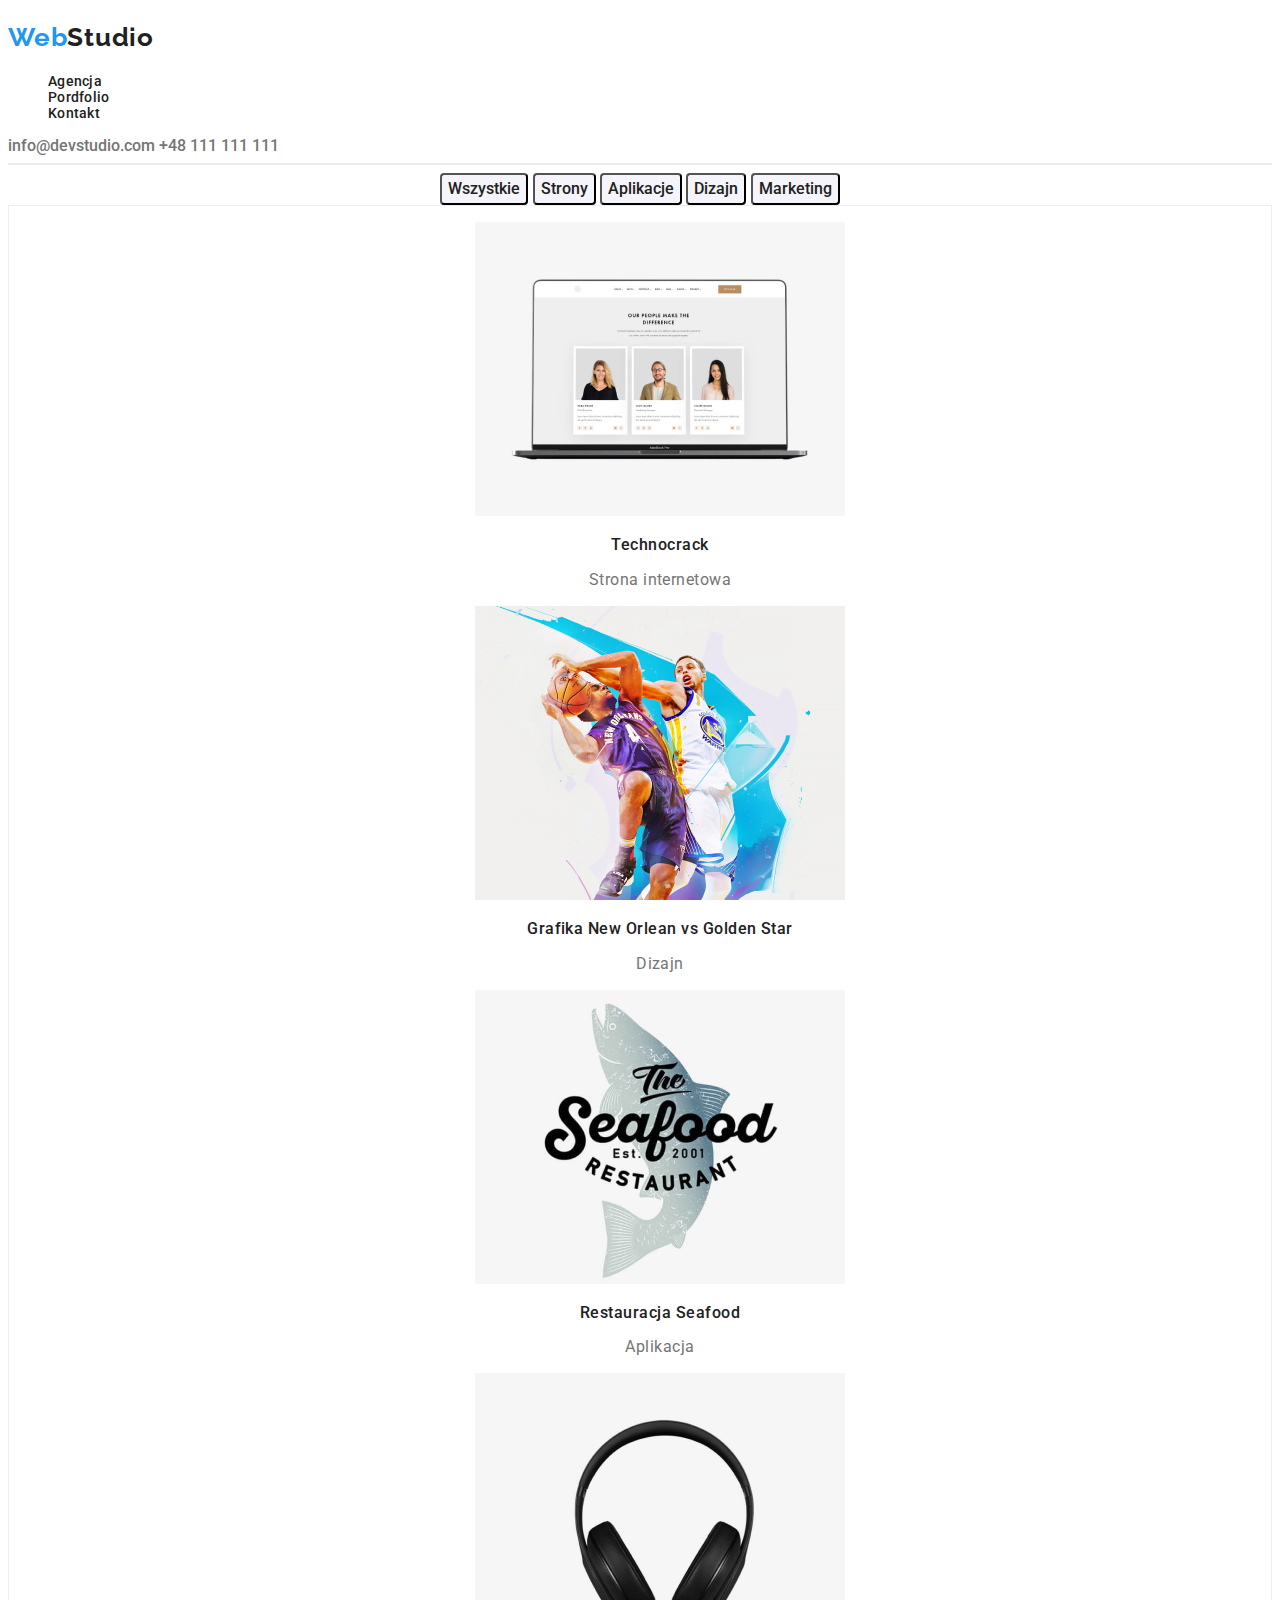
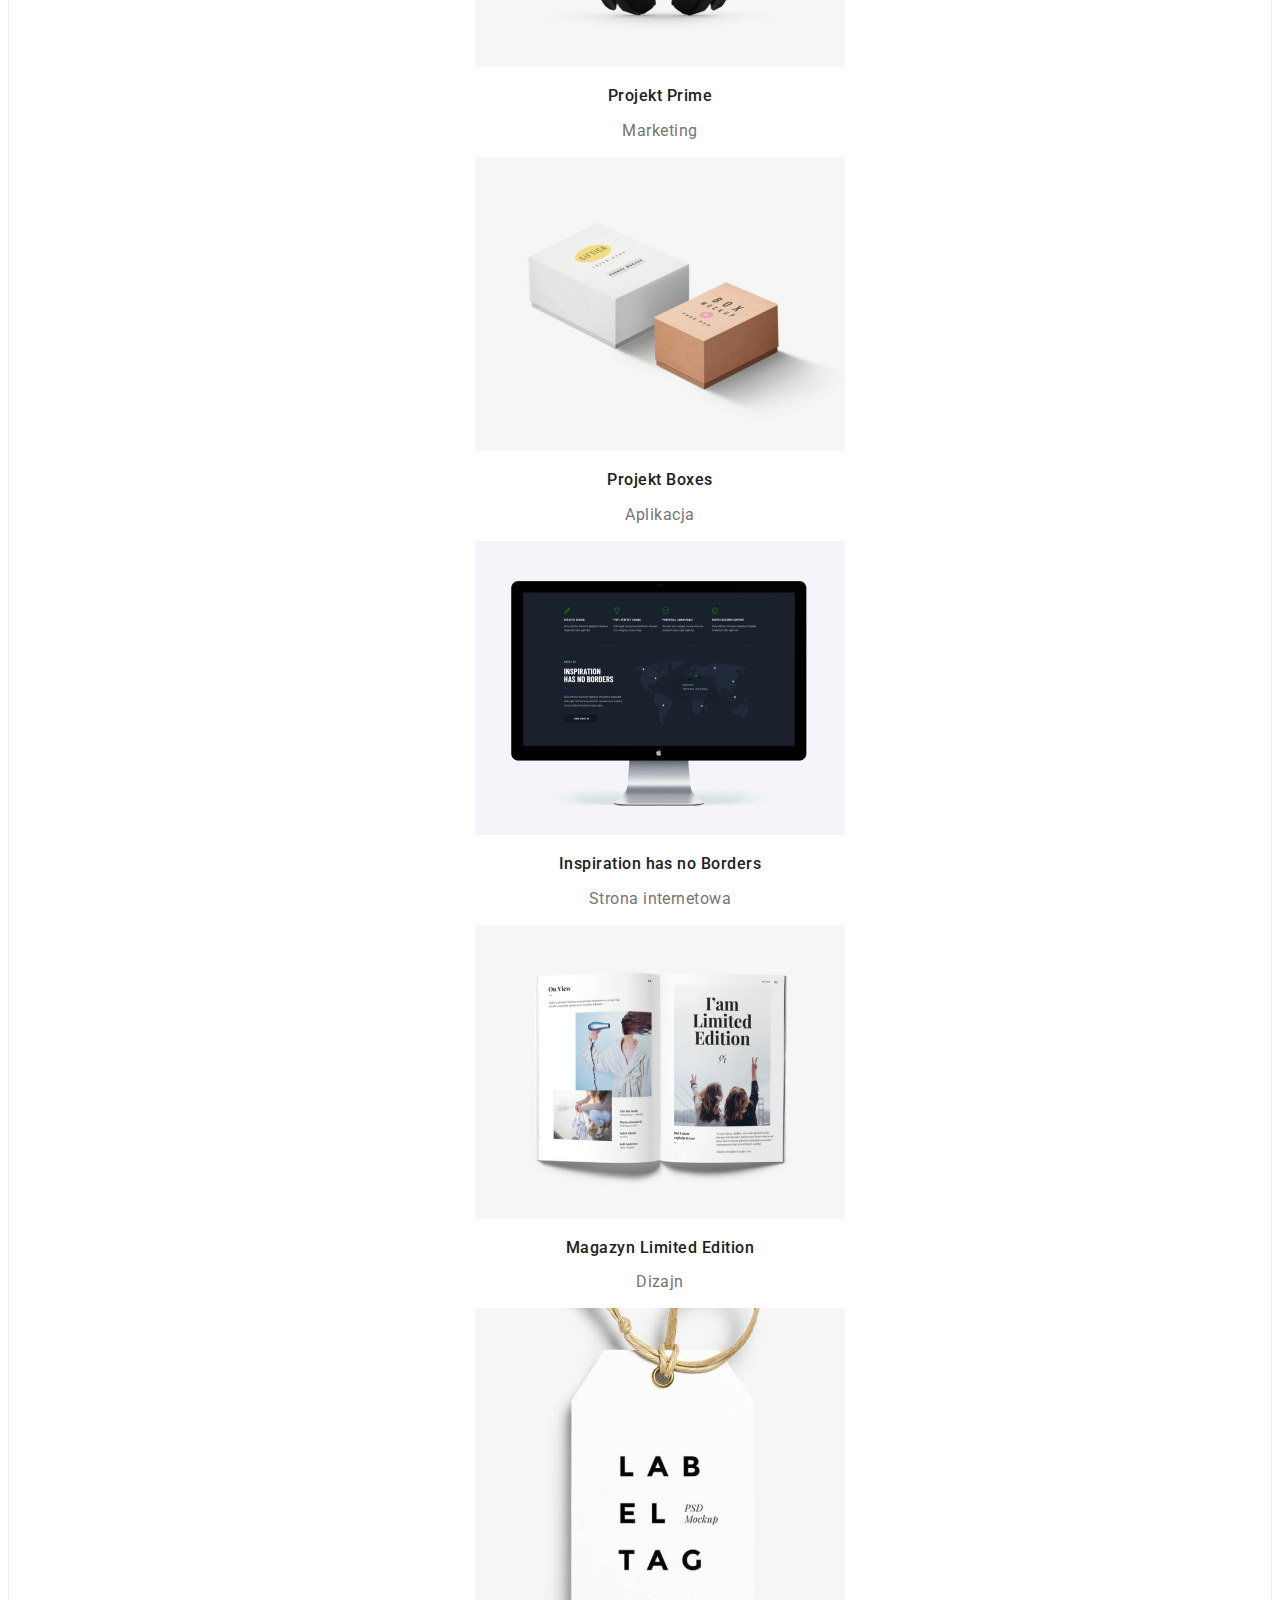
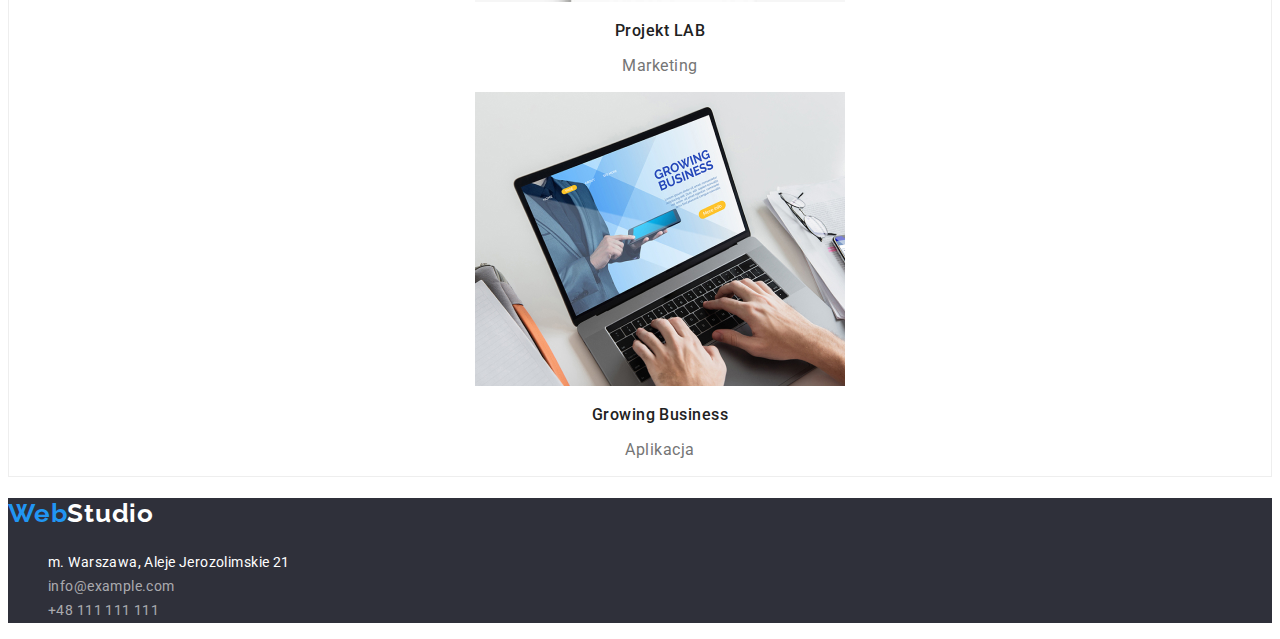
==== portfolio.html @ e1f55130 "Kopiowanie plików z hw-02" ====
<!DOCTYPE html>
<html lang="pl">
  <head>
    <meta charset="UTF-8" />
    <meta http-equiv="X-UA-Compatible" content="IE=edge" />
    <meta name="viewport" content="width=device-width, initial-scale=1.0" />
    <title>Portfolio</title>
    <!--Google font-->
    <link rel="preconnect" href="https://fonts.googleapis.com" />
    <link rel="preconnect" href="https://fonts.gstatic.com" crossorigin />
    <link
      href="https://fonts.googleapis.com/css2?family=Raleway:wght@700&family=Roboto:wght@400;500;700;900&display=swap"
      rel="stylesheet"
    />
    <!--End Google font-->
    <link rel="stylesheet" href="css/style.css" />
  </head>
  <body>
    <header>
      <!--Logo-->
      <h2 class="logo"><span class="first-part-logo">Web</span>Studio</h2>
      <nav class="menu">
        <ul class="list">
          <li><a class="menu-nav" href="index.html">Agencja</a></li>
          <li><a class="menu-nav" href="portfolio.html">Pordfolio</a></li>
          <li><a class="menu-nav" href="/contact">Kontakt</a></li>
        </ul>
      </nav>
      <a class="menu-mail" href="mailto:info@devstudio.com"
        >info@devstudio.com</a
      >
      <a class="menu-phone" href="tel:+48111111111">+48 111 111 111</a>
      <hr class="line" />
    </header>
    <main>
      <section class="filter">
        <!--HERO-->
        <button class="filter-bg" type="button">Wszystkie</button>
        <button class="filter-bg" type="button">Strony</button>
        <button class="filter-bg" type="button">Aplikacje</button>
        <button class="filter-bg" type="button">Dizajn</button>
        <button class="filter-bg" type="button">Marketing</button>
      </section>
      <section class="portfolios">
        <!--Portfolio-->
        <ul class="list">
          <li class="prortfolio-card">
            <img
              src="images/technocrack.jpg"
              alt="Strona internetowa z twarzami ludzi"
              width="370"
              height="294"
            />
            <h3 class="portfolio-name">Technocrack</h3>
            <p class="portfolio-job">Strona internetowa</p>
          </li>
          <li class="portfolio-card">
            <img
              src="images/grafika-new-orlean-vs-golden-star.jpg"
              alt="Dwóch graczy w kosza z błękitną smugą w tle"
              width="370"
              height="294"
            />
            <h3 class="portfolio-name">Grafika New Orlean vs Golden Star</h3>
            <p class="portfolio-job">Dizajn</p>
          </li>
          <li class="portfolio-card">
            <img
              src="images/restauracja-seafood.jpg"
              alt="Logo firmy z rybą w tle"
              width="370"
              height="294"
            />
            <h3 class="portfolio-name">Restauracja Seafood</h3>
            <p class="portfolio-job">Aplikacja</p>
          </li>
          <li class="portfolio-card">
            <img
              src="images/projekt-prime.jpg"
              alt="Czarne słuchawki na białym tle"
              width="370"
              height="294"
            />
            <h3 class="portfolio-name">Projekt Prime</h3>
            <p class="portfolio-job">Marketing</p>
          </li>
          <li class="portfolio-card">
            <img
              src="images/projekt-boxes.jpg"
              alt="Dwa pudełka białe większe, brązowe mniejsze"
              width="370"
              height="294"
            />
            <h3 class="portfolio-name">Projekt Boxes</h3>
            <p class="portfolio-job">Aplikacja</p>
          </li>
          <li class="portfolio-card">
            <img
              src="images/inspiration-has-no-borders.jpg"
              alt="Strona internetowa w kolorze granatowym z mapą świata"
              width="370"
              height="294"
            />
            <h3 class="portfolio-name">Inspiration has no Borders</h3>
            <p class="portfolio-job">Strona internetowa</p>
          </li>
          <li class="portfoliocard">
            <img
              src="images/magazyn-limited-edition.jpg"
              alt="Magazyn z kolorowymi zdjęciami kobiety z suszarka, torebką i dwie kobiety z ręką w góże ze znakim solidarności"
              width="370"
              height="294"
            />
            <h3 class="portfolio-name">Magazyn Limited Edition</h3>
            <p class="portfolio-job">Dizajn</p>
          </li>
          <li class="portfolio-card">
            <img
              src="images/projekt-lab.jpg"
              alt="Zawiszka na sznurku"
              width="370"
              height="294"
            />
            <h3 class="portfolio-name">Projekt LAB</h3>
            <p class="portfolio-job">Marketing</p>
          </li>
          <li class="portfolio-card">
            <img
              src="images/growing-business.jpg"
              alt="Lapropo z otwarą stroną biznesową internetową"
              width="370"
              height="294"
            />
            <h3 class="portfolio-name">Growing Business</h3>
            <p class="portfolio-job">Aplikacja</p>
          </li>
        </ul>
      </section>
    </main>
    <footer class="contact">
      <h2 class="logo">
        <span class="first-part-logo">Web</span
        ><spon class="secend-part-logo">Studio</spon>
      </h2>
      <address>
        <ul class="list">
          <li>
            <a
              class="contact-data"
              href="https://goo.gl/maps/quSYSpreMcUmD9Dv7"
              target="_blank"
              >m. Warszawa, Aleje Jerozolimskie 21
            </a>
          </li>
          <li>
            <a class="contact-mail" href="mailito:info@example.com"
              >info@example.com</a
            >
          </li>
          <li>
            <a class="contact-phone" href="tel:+48111111111">+48 111 111 111</a>
          </li>
        </ul>
      </address>
    </footer>
  </body>
</html>
---- css/style.css ----
:root {
  --brand-color: #2196f3;
  --text-color: #212121;
  --bg-color: #2f303a;
  --p-color: #757575;
  --white-color: #ffffff;
}
body {
  font-family: "Roboto", sans-serif;
  color: var(--text-color);
}
.list {
  list-style-type: none;
}
.logo {
  font-family: "Raleway", sans-serif;
  font-weight: 700;
  font-size: 26px;
  line-height: 1.2;
  letter-spacing: 0.03em;
}
.first-part-logo {
  color: var(--brand-color);
}
.secend-part-logo {
  color: var(--white-color);
}
.menu {
  font-weight: 500;
  font-size: 14px;
  line-height: 1.14;
  letter-spacing: 0.02em;
  background-color: var(--white-color);
}
.menu:hover {
  color: var(--brand-color);
}
.menu.menu-nav {
  text-transform: uppercase;
}
.menu-nav {
  text-decoration: none;
  cursor: pointer;
  color: var(--text-color);
}
.menu-nav:hover {
  color: var(--brand-color);
}
.menu-mail {
  font-weight: 500;
  text-decoration: none;
  cursor: pointer;
  color: var(--p-color);
}
.menu-mail:hover {
  color: var(--brand-color);
}
.menu-phone {
  text-decoration: none;
  font-weight: 500;
  cursor: pointer;
  color: var(--p-color);
}
.menu-phone:hover {
  color: var(--brand-color);
}

.line {
  border: 1px solid;
  color: #ececec;
}

.primarys {
  background-color: var(--bg-color);
}
.primary-title {
  font-weight: 900;
  font-size: 44px;
  line-height: 1.36;
  text-align: center;
  letter-spacing: 0.06em;
  text-transform: uppercase;
  color: var(--white-color);
}
.primary-bg {
  font-family: inherit;
  font-weight: 700;
  font-size: 16px;
  line-height: 1.88;
  display: flex;
  align-items: center;
  text-align: center;
  letter-spacing: 0.06em;
  cursor: pointer;
  border-radius: 4px;
  background-color: #f5f4fa;
}
.primary-bg:hover {
  background-color: var(--brand-color);
  color: var(--white-color);
}

.feature.title {
  font-weight: 700;
  font-size: 14px;
  line-height: 1.14;
  letter-spacing: 0.03em;
  text-transform: uppercase;
}
.feature-section {
  color: (--p-color);
  font-size: 14px;
  line-height: 1.71;
  letter-spacing: 0.03em;
}

.tender-title {
  font-weight: 700;
  font-size: 36px;
  line-height: 1.16;
  text-align: center;
  letter-spacing: 0.03em;
}

.team {
  background-color: #f5f4fa;
  text-align: center;
}
.team-card {
  background-color: var(--white-color);
  box-shadow: 0px 1px 3px rgba(0, 0, 0, 0.12), 0px 1px 1px rgba(0, 0, 0, 0.14),
    0px 2px 1px rgba(0, 0, 0, 0.2);
  border-radius: 0px 0px 4px 4px;
}
.team-title {
  font-weight: 700;
  font-size: 36px;
  line-height: 1.16;
  text-align: center;
  letter-spacing: 0.03em;
}
.team-name,
.portfolio-name {
  font-weight: 500;
  font-size: 16px;
  line-height: 1.18;
  text-align: center;
  letter-spacing: 0.03em;
  color: var(--text-color);
}
.team-job,
.portfolio-job {
  font-size: 16px;
  line-height: 1.18;
  text-align: center;
  letter-spacing: 0.03em;
  color: var(--p-color);
}
.contact {
  background-color: var(--bg-color);
}
.contact-data {
  text-decoration: none;
  color: var(--white-color);
  font-style: normal;
  font-size: 14px;
  line-height: 1.71;
  letter-spacing: 0.03em;
}
.contact-mail,
.contact-phone {
  font-style: normal;
  font-size: 14px;
  line-height: 1.71;
  letter-spacing: 0.03em;
  color: rgba(255, 255, 255, 0.6);
  text-decoration: none;
}

.portfolios {
  background-color: var(--white-color);
  text-align: center;
  border: 1px solid #eeeeee;
}
.portfolio-card {
  background-color: var(--white-color);
  border-radius: 0px 0px 4px 4px;
}
.filter {
  border-radius: 4px;
  text-align: center;
  letter-spacing: 0.03em;
}
.filter-bg {
  font-family: inherit;
  font-weight: 500;
  font-size: 16px;
  line-height: 1.62;
  color: var(--text-color);
  background-color: #f5f4fa;
  border-radius: 4px;
  cursor: pointer;
}
.filter-bg:hover {
  background-color: var(--brand-color);
  color: var(--white-color);
}
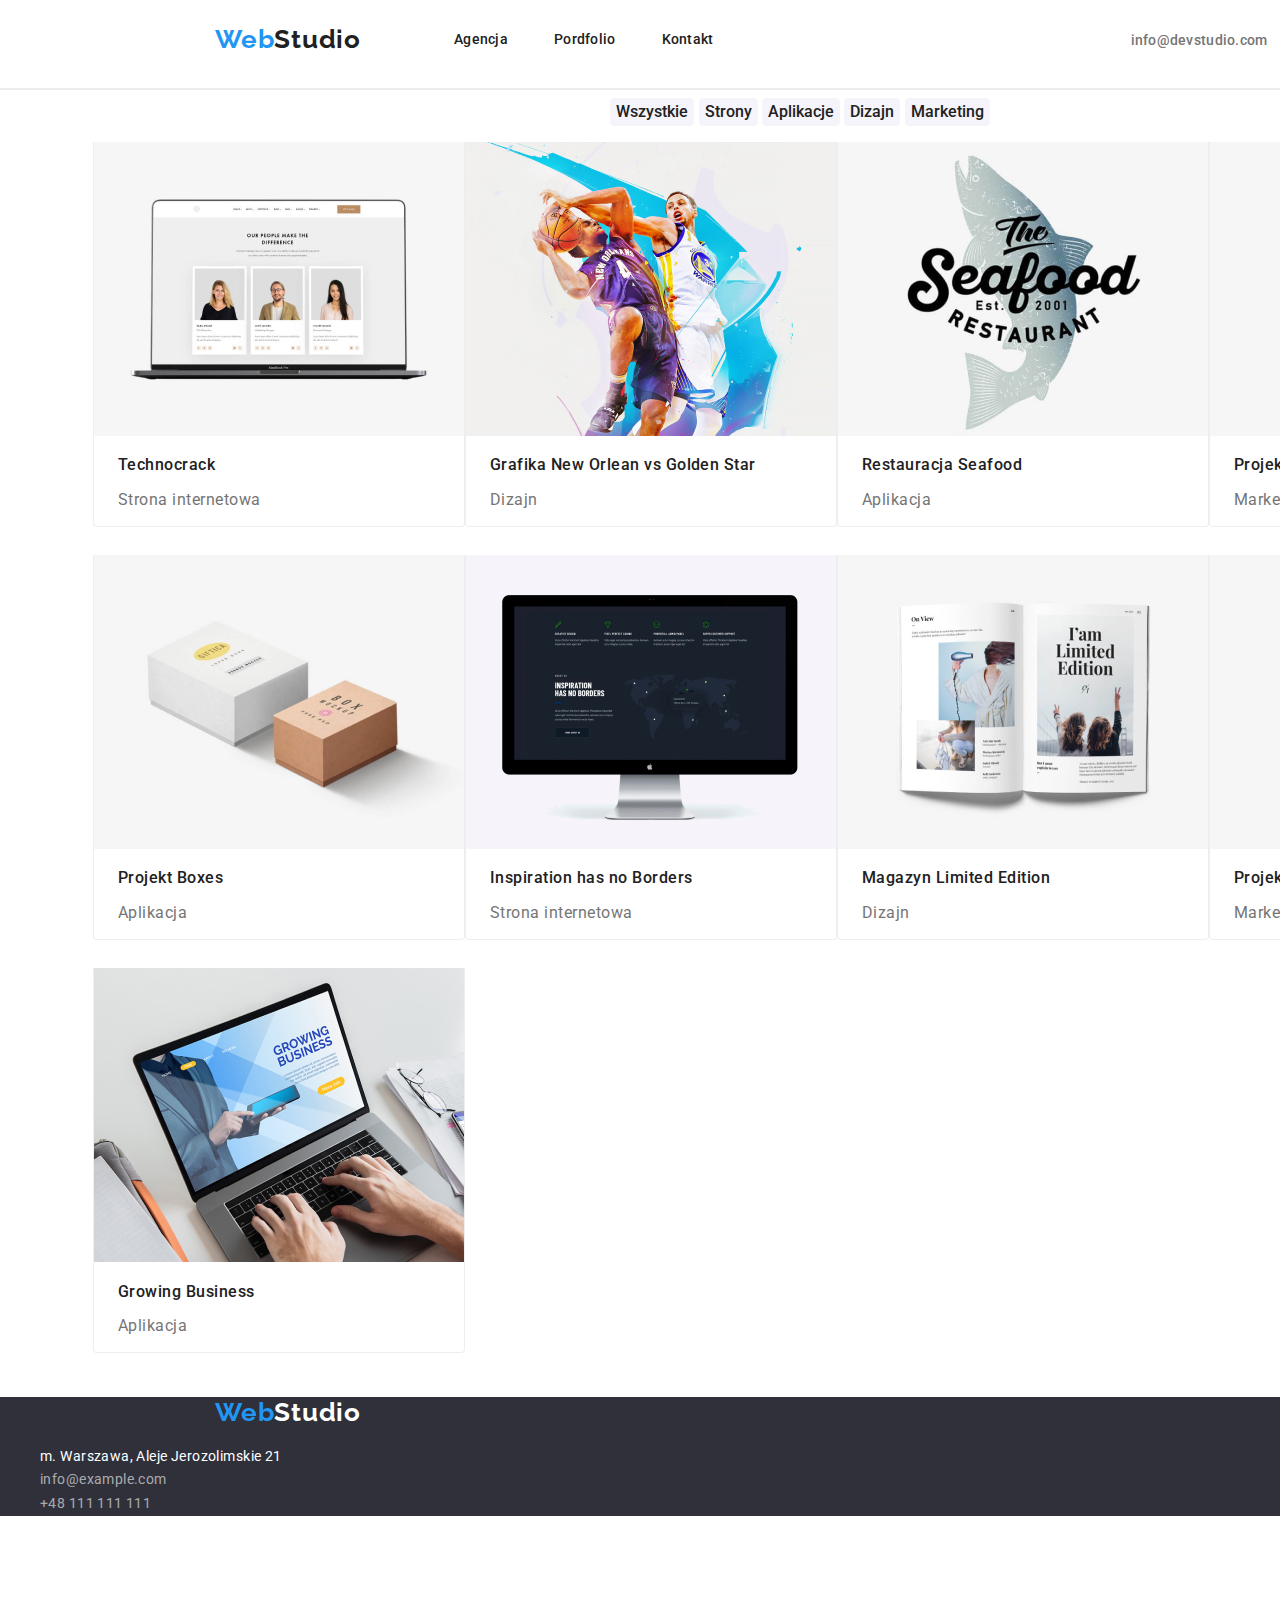
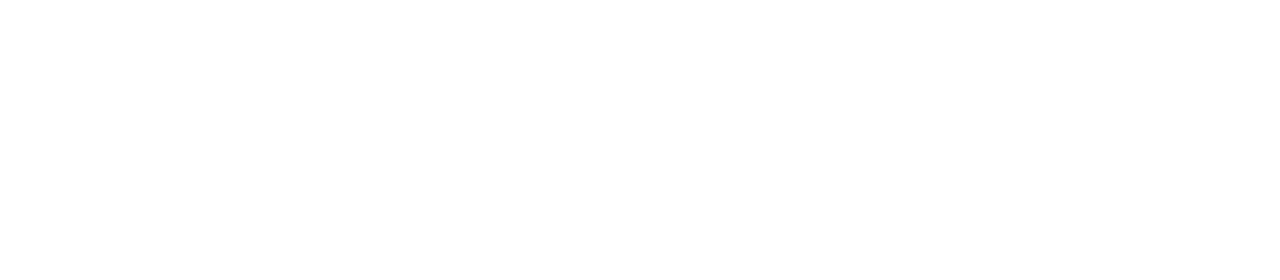
==== commit 4446b6b8: "Ustawienie nagłóka" ====
--- a/portfolio.html
+++ b/portfolio.html
@@ -13,155 +13,173 @@
       rel="stylesheet"
     />
     <!--End Google font-->
+    <!--Modern-normal-->
+    <link rel="stylesheet" href="/css/modern-normalize.css" />
+
     <link rel="stylesheet" href="css/style.css" />
   </head>
   <body>
-    <header>
-      <!--Logo-->
-      <h2 class="logo"><span class="first-part-logo">Web</span>Studio</h2>
-      <nav class="menu">
-        <ul class="list">
-          <li><a class="menu-nav" href="index.html">Agencja</a></li>
-          <li><a class="menu-nav" href="portfolio.html">Pordfolio</a></li>
-          <li><a class="menu-nav" href="/contact">Kontakt</a></li>
-        </ul>
-      </nav>
-      <a class="menu-mail" href="mailto:info@devstudio.com"
-        >info@devstudio.com</a
-      >
-      <a class="menu-phone" href="tel:+48111111111">+48 111 111 111</a>
-      <hr class="line" />
-    </header>
+    <div class="portfolio-page">
+      <header>
+        <!--Logo-->
+        <div class="container">
+          <div class="menu-box">
+            <h2 class="logo"><span class="first-part-logo">Web</span>Studio</h2>
+            <nav class="menu">
+              <ul class="list box">
+                <li><a class="menu-nav" href="index.html">Agencja</a></li>
+                <li><a class="menu-nav" href="portfolio.html">Pordfolio</a></li>
+                <li><a class="menu-nav" href="/contact">Kontakt</a></li>
+              </ul>
+            </nav>
+            <a class="menu-mail" href="mailto:info@devstudio.com"
+              >info@devstudio.com</a
+            >
+            <a class="menu-phone" href="tel:+48111111111">+48 111 111 111</a>
+          </div>
+        </div>
+        <hr class="line" />
+      </header>
     <main>
-      <section class="filter">
+      <section class="section filter">
         <!--HERO-->
-        <button class="filter-bg" type="button">Wszystkie</button>
-        <button class="filter-bg" type="button">Strony</button>
-        <button class="filter-bg" type="button">Aplikacje</button>
-        <button class="filter-bg" type="button">Dizajn</button>
-        <button class="filter-bg" type="button">Marketing</button>
+        <div class="container">
+          <button class="filter-bg" type="button">Wszystkie</button>
+          <button class="filter-bg" type="button">Strony</button>
+          <button class="filter-bg" type="button">Aplikacje</button>
+          <button class="filter-bg" type="button">Dizajn</button>
+          <button class="filter-bg" type="button">Marketing</button>
+        </div>
       </section>
-      <section class="portfolios">
+      <section class="portfolio">
         <!--Portfolio-->
-        <ul class="list">
-          <li class="prortfolio-card">
-            <img
-              src="images/technocrack.jpg"
-              alt="Strona internetowa z twarzami ludzi"
-              width="370"
-              height="294"
-            />
-            <h3 class="portfolio-name">Technocrack</h3>
-            <p class="portfolio-job">Strona internetowa</p>
-          </li>
-          <li class="portfolio-card">
-            <img
-              src="images/grafika-new-orlean-vs-golden-star.jpg"
-              alt="Dwóch graczy w kosza z błękitną smugą w tle"
-              width="370"
-              height="294"
-            />
-            <h3 class="portfolio-name">Grafika New Orlean vs Golden Star</h3>
-            <p class="portfolio-job">Dizajn</p>
-          </li>
-          <li class="portfolio-card">
-            <img
-              src="images/restauracja-seafood.jpg"
-              alt="Logo firmy z rybą w tle"
-              width="370"
-              height="294"
-            />
-            <h3 class="portfolio-name">Restauracja Seafood</h3>
-            <p class="portfolio-job">Aplikacja</p>
-          </li>
-          <li class="portfolio-card">
-            <img
-              src="images/projekt-prime.jpg"
-              alt="Czarne słuchawki na białym tle"
-              width="370"
-              height="294"
-            />
-            <h3 class="portfolio-name">Projekt Prime</h3>
-            <p class="portfolio-job">Marketing</p>
-          </li>
-          <li class="portfolio-card">
-            <img
-              src="images/projekt-boxes.jpg"
-              alt="Dwa pudełka białe większe, brązowe mniejsze"
-              width="370"
-              height="294"
-            />
-            <h3 class="portfolio-name">Projekt Boxes</h3>
-            <p class="portfolio-job">Aplikacja</p>
-          </li>
-          <li class="portfolio-card">
-            <img
-              src="images/inspiration-has-no-borders.jpg"
-              alt="Strona internetowa w kolorze granatowym z mapą świata"
-              width="370"
-              height="294"
-            />
-            <h3 class="portfolio-name">Inspiration has no Borders</h3>
-            <p class="portfolio-job">Strona internetowa</p>
-          </li>
-          <li class="portfoliocard">
-            <img
-              src="images/magazyn-limited-edition.jpg"
-              alt="Magazyn z kolorowymi zdjęciami kobiety z suszarka, torebką i dwie kobiety z ręką w góże ze znakim solidarności"
-              width="370"
-              height="294"
-            />
-            <h3 class="portfolio-name">Magazyn Limited Edition</h3>
-            <p class="portfolio-job">Dizajn</p>
-          </li>
-          <li class="portfolio-card">
-            <img
-              src="images/projekt-lab.jpg"
-              alt="Zawiszka na sznurku"
-              width="370"
-              height="294"
-            />
-            <h3 class="portfolio-name">Projekt LAB</h3>
-            <p class="portfolio-job">Marketing</p>
-          </li>
-          <li class="portfolio-card">
-            <img
-              src="images/growing-business.jpg"
-              alt="Lapropo z otwarą stroną biznesową internetową"
-              width="370"
-              height="294"
-            />
-            <h3 class="portfolio-name">Growing Business</h3>
-            <p class="portfolio-job">Aplikacja</p>
-          </li>
-        </ul>
+        <div class="container">
+          <ul class="list box">
+            <li class="portfolio-card">
+              <img
+                src="images/technocrack.jpg"
+                alt="Strona internetowa z twarzami ludzi"
+                width="370"
+                height="294"
+              />
+              <h3 class="portfolio-name">Technocrack</h3>
+              <p class="portfolio-job">Strona internetowa</p>
+            </li>
+            <li class="portfolio-card">
+              <img
+                src="images/grafika-new-orlean-vs-golden-star.jpg"
+                alt="Dwóch graczy w kosza z błękitną smugą w tle"
+                width="370"
+                height="294"
+              />
+              <h3 class="portfolio-name">Grafika New Orlean vs Golden Star</h3>
+              <p class="portfolio-job">Dizajn</p>
+            </li>
+            <li class="portfolio-card">
+              <img
+                src="images/restauracja-seafood.jpg"
+                alt="Logo firmy z rybą w tle"
+                width="370"
+                height="294"
+              />
+              <h3 class="portfolio-name">Restauracja Seafood</h3>
+              <p class="portfolio-job">Aplikacja</p>
+            </li>
+            <li class="portfolio-card">
+              <img
+                src="images/projekt-prime.jpg"
+                alt="Czarne słuchawki na białym tle"
+                width="370"
+                height="294"
+              />
+              <h3 class="portfolio-name">Projekt Prime</h3>
+              <p class="portfolio-job">Marketing</p>
+            </li>
+            <li class="portfolio-card">
+              <img
+                src="images/projekt-boxes.jpg"
+                alt="Dwa pudełka białe większe, brązowe mniejsze"
+                width="370"
+                height="294"
+              />
+              <h3 class="portfolio-name">Projekt Boxes</h3>
+              <p class="portfolio-job">Aplikacja</p>
+            </li>
+            <li class="portfolio-card">
+              <img
+                src="images/inspiration-has-no-borders.jpg"
+                alt="Strona internetowa w kolorze granatowym z mapą świata"
+                width="370"
+                height="294"
+              />
+              <h3 class="portfolio-name">Inspiration has no Borders</h3>
+              <p class="portfolio-job">Strona internetowa</p>
+            </li>
+            <li class="portfolio-card">
+              <img
+                src="images/magazyn-limited-edition.jpg"
+                alt="Magazyn z kolorowymi zdjęciami kobiety z suszarka, torebką i dwie kobiety z ręką w góże ze znakim solidarności"
+                width="370"
+                height="294"
+              />
+              <h3 class="portfolio-name">Magazyn Limited Edition</h3>
+              <p class="portfolio-job">Dizajn</p>
+            </li>
+            <li class="portfolio-card">
+              <img
+                src="images/projekt-lab.jpg"
+                alt="Zawiszka na sznurku"
+                width="370"
+                height="294"
+              />
+              <h3 class="portfolio-name">Projekt LAB</h3>
+              <p class="portfolio-job">Marketing</p>
+            </li>
+            <li class="portfolio-card">
+              <img
+                src="images/growing-business.jpg"
+                alt="Lapropo z otwarą stroną biznesową internetową"
+                width="370"
+                height="294"
+              />
+              <h3 class="portfolio-name">Growing Business</h3>
+              <p class="portfolio-job">Aplikacja</p>
+            </li>
+          </ul>
+        </div>
       </section>
     </main>
-    <footer class="contact">
-      <h2 class="logo">
-        <span class="first-part-logo">Web</span
-        ><spon class="secend-part-logo">Studio</spon>
-      </h2>
-      <address>
-        <ul class="list">
-          <li>
-            <a
-              class="contact-data"
-              href="https://goo.gl/maps/quSYSpreMcUmD9Dv7"
-              target="_blank"
-              >m. Warszawa, Aleje Jerozolimskie 21
-            </a>
-          </li>
-          <li>
-            <a class="contact-mail" href="mailito:info@example.com"
-              >info@example.com</a
-            >
-          </li>
-          <li>
-            <a class="contact-phone" href="tel:+48111111111">+48 111 111 111</a>
-          </li>
-        </ul>
-      </address>
+    <footer>
+      <div class="contact">
+        <div class="container">
+          <h2 class="logo">
+            <span class="first-part-logo">Web</span
+            ><spon class="secend-part-logo">Studio</spon>
+          </h2>
+          <address>
+            <ul class="contact-list">
+              <li>
+                <a
+                  class="contact-data"
+                  href="https://goo.gl/maps/quSYSpreMcUmD9Dv7"
+                  target="_blank"
+                  >m. Warszawa, Aleje Jerozolimskie 21
+                </a>
+              </li>
+              <li>
+                <a class="contact-mail" href="mailito:info@example.com"
+                  >info@example.com</a
+                >
+              </li>
+              <li>
+                <a class="contact-phone" href="tel:+48111111111"
+                  >+48 111 111 111</a
+                >
+              </li>
+            </ul>
+          </address>
+        </div>
+      </div>
     </footer>
   </body>
 </html>
--- a/css/style.css
+++ b/css/style.css
@@ -5,19 +5,63 @@
   --p-color: #757575;
   --white-color: #ffffff;
 }
+
 body {
   font-family: "Roboto", sans-serif;
   color: var(--text-color);
-}
+  background-color: #e5e5e5;
+  margin: 0;
+}
+
+*,
+::after,
+::before {
+  box-sizing: border-box;
+}
+
+.main-page {
+  width: 1600px;
+  height: 2349px;
+  background-color: var(--white-color);
+  margin: 0 auto;
+}
+
+.portfolio-page {
+  width: 1600px;
+  height: 1880px;
+  background-color: var(--white-color);
+  margin: 0 auto;
+}
+
 .list {
   list-style-type: none;
 }
+
+.menu-box {
+  display: flex;
+  align-items: center;
+  flex-direction: row;
+  flex-wrap: wrap;
+  height: 80px;
+  font-size: 14px;
+  line-height: 16px;
+  letter-spacing: 0.02em;
+}
+
+.box {
+  display: flex;
+  flex-direction: row;
+  flex-wrap: wrap;
+}
+
 .logo {
   font-family: "Raleway", sans-serif;
   font-weight: 700;
   font-size: 26px;
   line-height: 1.2;
   letter-spacing: 0.03em;
+  margin: 0;
+  padding-left: 215px;
 }
 .first-part-logo {
   color: var(--brand-color);
@@ -32,9 +76,7 @@
   letter-spacing: 0.02em;
   background-color: var(--white-color);
 }
-.menu:hover {
-  color: var(--brand-color);
-}
+
 .menu.menu-nav {
   text-transform: uppercase;
 }
@@ -42,7 +84,12 @@
   text-decoration: none;
   cursor: pointer;
   color: var(--text-color);
-}
+  padding-right: 46px;
+}
+.box:first-child {
+  padding-left: 93px;
+}
+
 .menu-nav:hover {
   color: var(--brand-color);
 }
@@ -51,6 +98,7 @@
   text-decoration: none;
   cursor: pointer;
   color: var(--p-color);
+  padding-left: 371px;
 }
 .menu-mail:hover {
   color: var(--brand-color);
@@ -60,6 +108,7 @@
   font-weight: 500;
   cursor: pointer;
   color: var(--p-color);
+  padding-left: 50px;
 }
 .menu-phone:hover {
   color: var(--brand-color);
@@ -70,42 +119,51 @@
   color: #ececec;
 }
 
-.primarys {
+.primary {
   background-color: var(--bg-color);
+  text-align: center;
+  height: 600px;
+  margin: 0;
+  border: 1px solid transparent;
 }
 .primary-title {
   font-weight: 900;
   font-size: 44px;
   line-height: 1.36;
-  text-align: center;
+  text-transform: uppercase;
+  color: var(--white-color);
+  padding: 200px 452px 30px;
   letter-spacing: 0.06em;
-  text-transform: uppercase;
-  color: var(--white-color);
 }
 .primary-bg {
   font-family: inherit;
   font-weight: 700;
   font-size: 16px;
   line-height: 1.88;
-  display: flex;
-  align-items: center;
-  text-align: center;
   letter-spacing: 0.06em;
   cursor: pointer;
   border-radius: 4px;
+  border-style: none;
   background-color: #f5f4fa;
+  width: 200px;
+  height: 50px;
 }
 .primary-bg:hover {
   background-color: var(--brand-color);
   color: var(--white-color);
-}
-
-.feature.title {
+  border-style: none;
+  box-shadow: 0px 1px 3px rgba(0, 0, 0, 0.12), 0px 1px 1px rgba(0, 0, 0, 0.14),
+    0px 2px 1px rgba(0, 0, 0, 0.2);
+}
+.feature {
+  display: flex;
+}
+/*tekst*/
+.feature-title {
   font-weight: 700;
   font-size: 14px;
   line-height: 1.14;
   letter-spacing: 0.03em;
-  text-transform: uppercase;
 }
 .feature-section {
   color: (--p-color);
@@ -144,20 +202,26 @@
   font-weight: 500;
   font-size: 16px;
   line-height: 1.18;
-  text-align: center;
-  letter-spacing: 0.03em;
-  color: var(--text-color);
+  letter-spacing: 0.03em;
+  color: var(--text-color);
+  padding-left: 24px;
 }
 .team-job,
 .portfolio-job {
   font-size: 16px;
   line-height: 1.18;
-  text-align: center;
   letter-spacing: 0.03em;
   color: var(--p-color);
-}
+  padding-left: 24px;
+}
+
+/*stopka*/
 .contact {
   background-color: var(--bg-color);
+  display: block;
+}
+.contact-list {
+  list-style-type: none;
 }
 .contact-data {
   text-decoration: none;
@@ -180,11 +244,15 @@
 .portfolios {
   background-color: var(--white-color);
   text-align: center;
-  border: 1px solid #eeeeee;
 }
 .portfolio-card {
   background-color: var(--white-color);
   border-radius: 0px 0px 4px 4px;
+  border-bottom: 1px solid #eeeeee;
+  border-left: 1px solid #eeeeee;
+  border-right: 1px solid #eeeeee;
+  box-sizing: border-box;
+  margin-bottom: 28px;
 }
 .filter {
   border-radius: 4px;
@@ -200,8 +268,12 @@
   background-color: #f5f4fa;
   border-radius: 4px;
   cursor: pointer;
+  border-style: none;
 }
 .filter-bg:hover {
   background-color: var(--brand-color);
   color: var(--white-color);
-}
+  border-style: none;
+  box-shadow: 0px 1px 3px rgba(0, 0, 0, 0.12), 0px 1px 1px rgba(0, 0, 0, 0.14),
+    0px 2px 1px rgba(0, 0, 0, 0.2);
+}
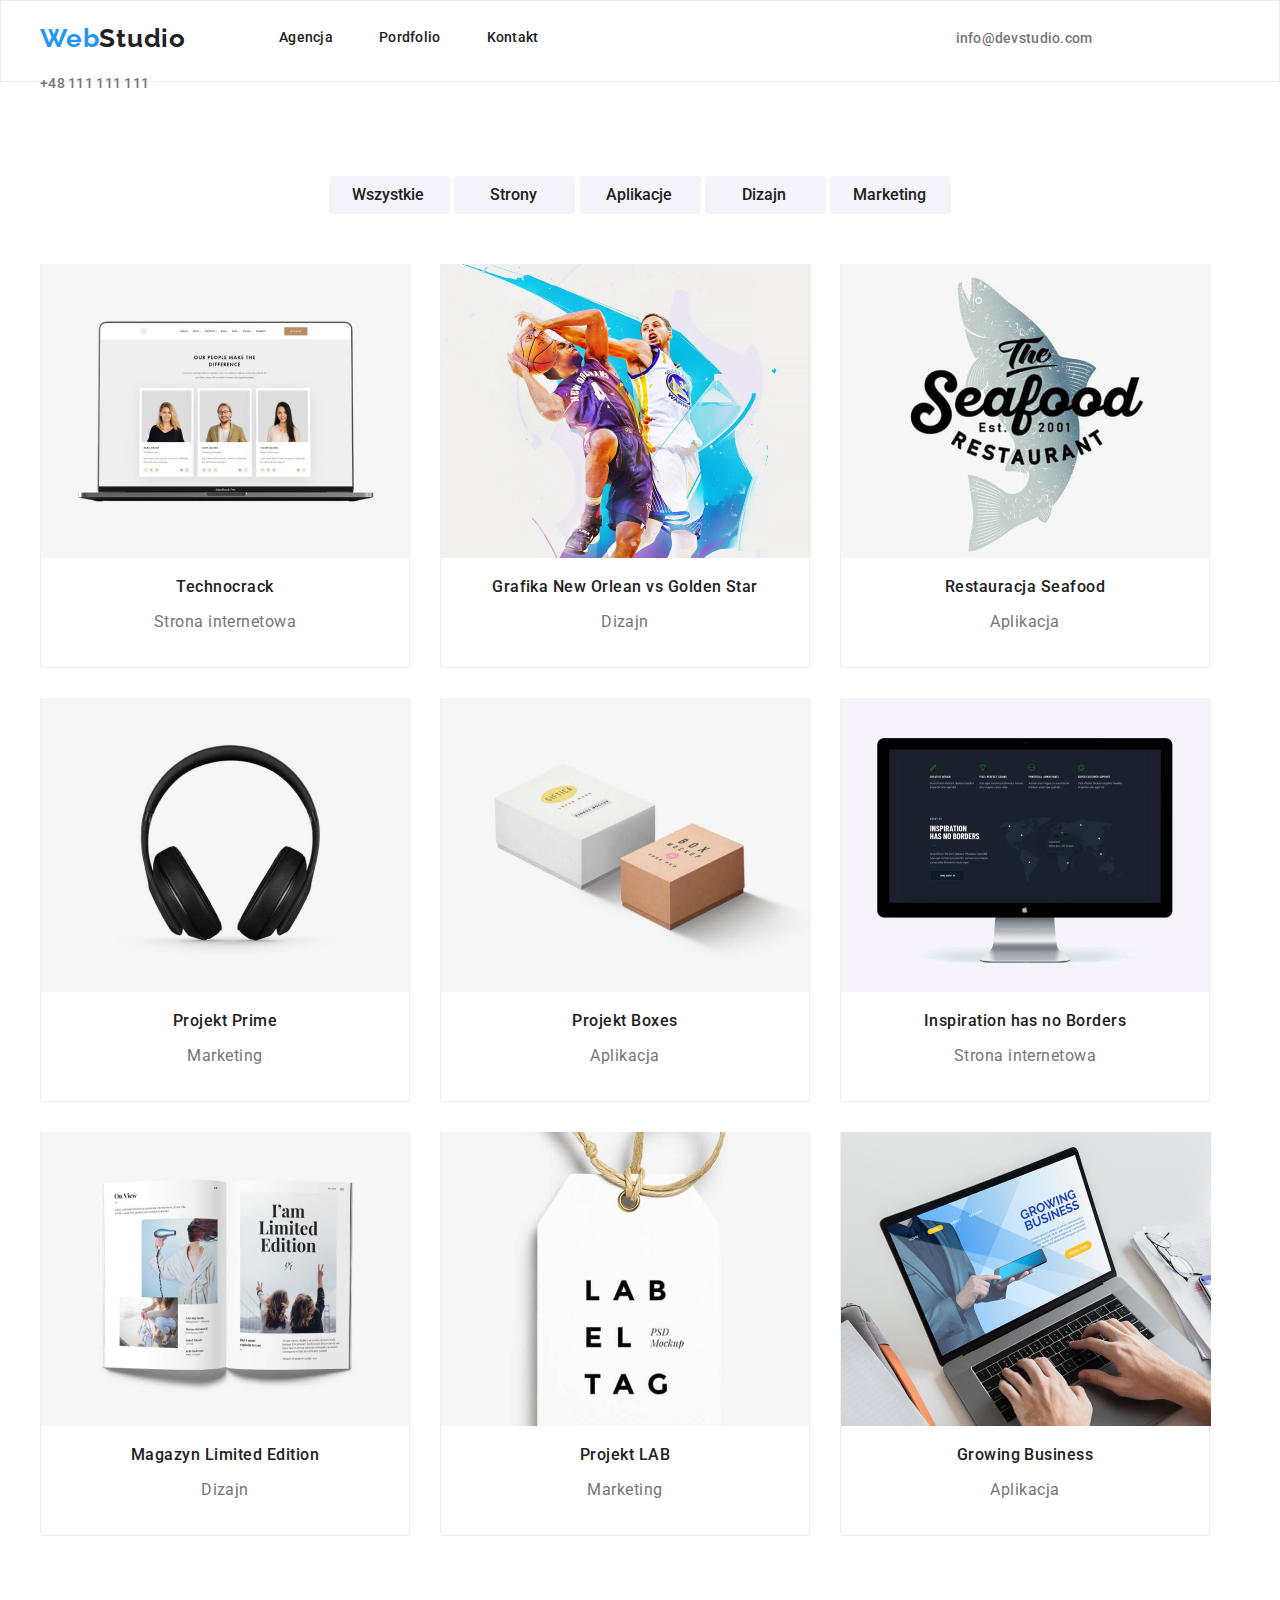
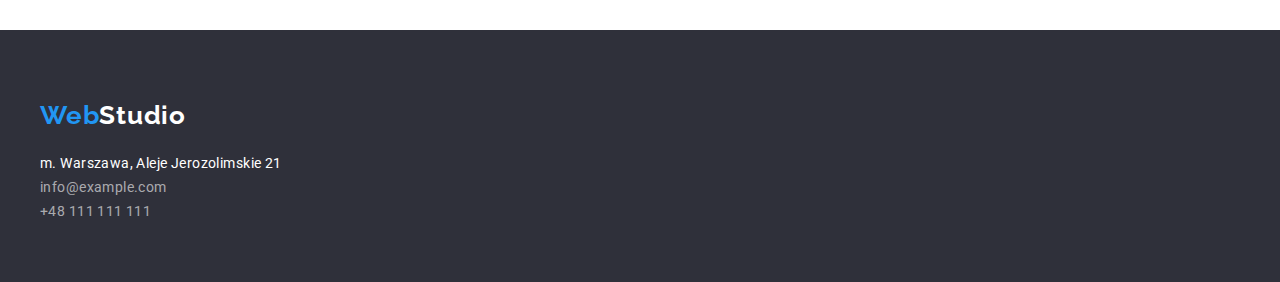
==== commit f80fa1dd: "Stylizacja stron w css" ====
--- a/portfolio.html
+++ b/portfolio.html
@@ -20,142 +20,139 @@
   </head>
   <body>
     <div class="portfolio-page">
-      <header>
+       <header>
         <!--Logo-->
-        <div class="container">
-          <div class="menu-box">
-            <h2 class="logo"><span class="first-part-logo">Web</span>Studio</h2>
-            <nav class="menu">
-              <ul class="list box">
-                <li><a class="menu-nav" href="index.html">Agencja</a></li>
-                <li><a class="menu-nav" href="portfolio.html">Pordfolio</a></li>
-                <li><a class="menu-nav" href="/contact">Kontakt</a></li>
-              </ul>
-            </nav>
-            <a class="menu-mail" href="mailto:info@devstudio.com"
-              >info@devstudio.com</a
-            >
-            <a class="menu-phone" href="tel:+48111111111">+48 111 111 111</a>
-          </div>
+        <div class="container menu-box">
+          <h2 class="logo"><span class="first-part-logo">Web</span>Studio</h2>
+          <nav class="menu">
+            <ul class="list box">
+              <li><a class="menu-nav" href="index.html">Agencja</a></li>
+              <li><a class="menu-nav" href="portfolio.html">Pordfolio</a></li>
+              <li><a class="menu-nav" href="/contact">Kontakt</a></li>
+            </ul>
+          </nav>
+          <a class="menu-mail" href="mailto:info@devstudio.com"
+            >info@devstudio.com</a
+          >
+          <a class="menu-phone" href="tel:+48111111111">+48 111 111 111</a>
         </div>
-        <hr class="line" />
       </header>
     <main>
-      <section class="section filter">
+      <section class="filter">
         <!--HERO-->
-        <div class="container">
           <button class="filter-bg" type="button">Wszystkie</button>
           <button class="filter-bg" type="button">Strony</button>
           <button class="filter-bg" type="button">Aplikacje</button>
           <button class="filter-bg" type="button">Dizajn</button>
           <button class="filter-bg" type="button">Marketing</button>
-        </div>
-      </section>
-      <section class="portfolio">
+        </section>
+      <section class="portfolio ">
         <!--Portfolio-->
-        <div class="container">
-          <ul class="list box">
-            <li class="portfolio-card">
-              <img
-                src="images/technocrack.jpg"
-                alt="Strona internetowa z twarzami ludzi"
-                width="370"
-                height="294"
-              />
-              <h3 class="portfolio-name">Technocrack</h3>
-              <p class="portfolio-job">Strona internetowa</p>
-            </li>
-            <li class="portfolio-card">
-              <img
-                src="images/grafika-new-orlean-vs-golden-star.jpg"
-                alt="Dwóch graczy w kosza z błękitną smugą w tle"
-                width="370"
-                height="294"
-              />
-              <h3 class="portfolio-name">Grafika New Orlean vs Golden Star</h3>
-              <p class="portfolio-job">Dizajn</p>
-            </li>
-            <li class="portfolio-card">
-              <img
-                src="images/restauracja-seafood.jpg"
-                alt="Logo firmy z rybą w tle"
-                width="370"
-                height="294"
-              />
-              <h3 class="portfolio-name">Restauracja Seafood</h3>
-              <p class="portfolio-job">Aplikacja</p>
-            </li>
-            <li class="portfolio-card">
-              <img
-                src="images/projekt-prime.jpg"
-                alt="Czarne słuchawki na białym tle"
-                width="370"
-                height="294"
-              />
-              <h3 class="portfolio-name">Projekt Prime</h3>
-              <p class="portfolio-job">Marketing</p>
-            </li>
-            <li class="portfolio-card">
-              <img
-                src="images/projekt-boxes.jpg"
-                alt="Dwa pudełka białe większe, brązowe mniejsze"
-                width="370"
-                height="294"
-              />
-              <h3 class="portfolio-name">Projekt Boxes</h3>
-              <p class="portfolio-job">Aplikacja</p>
-            </li>
-            <li class="portfolio-card">
-              <img
-                src="images/inspiration-has-no-borders.jpg"
-                alt="Strona internetowa w kolorze granatowym z mapą świata"
-                width="370"
-                height="294"
-              />
-              <h3 class="portfolio-name">Inspiration has no Borders</h3>
-              <p class="portfolio-job">Strona internetowa</p>
-            </li>
-            <li class="portfolio-card">
-              <img
-                src="images/magazyn-limited-edition.jpg"
-                alt="Magazyn z kolorowymi zdjęciami kobiety z suszarka, torebką i dwie kobiety z ręką w góże ze znakim solidarności"
-                width="370"
-                height="294"
-              />
-              <h3 class="portfolio-name">Magazyn Limited Edition</h3>
-              <p class="portfolio-job">Dizajn</p>
-            </li>
-            <li class="portfolio-card">
-              <img
-                src="images/projekt-lab.jpg"
-                alt="Zawiszka na sznurku"
-                width="370"
-                height="294"
-              />
-              <h3 class="portfolio-name">Projekt LAB</h3>
-              <p class="portfolio-job">Marketing</p>
-            </li>
-            <li class="portfolio-card">
-              <img
-                src="images/growing-business.jpg"
-                alt="Lapropo z otwarą stroną biznesową internetową"
-                width="370"
-                height="294"
-              />
-              <h3 class="portfolio-name">Growing Business</h3>
-              <p class="portfolio-job">Aplikacja</p>
-            </li>
-          </ul>
-        </div>
+        <ul class="list container">
+          <div class="portfolio-box">
+          <li class="portfolio-card">
+            <img
+              src="images/technocrack.jpg"
+              alt="Strona internetowa z twarzami ludzi"
+              width="370"
+              height="294"
+            />
+            <h3 class="portfolio-name">Technocrack</h3>
+            <p class="portfolio-job">Strona internetowa</p>
+          </li>
+          <li class="portfolio-card">
+            <img
+              src="images/grafika-new-orlean-vs-golden-star.jpg"
+              alt="Dwóch graczy w kosza z błękitną smugą w tle"
+              width="370"
+              height="294"
+            />
+            <h3 class="portfolio-name">Grafika New Orlean vs Golden Star</h3>
+            <p class="portfolio-job">Dizajn</p>
+          </li>
+          <li class="portfolio-card">
+            <img
+              src="images/restauracja-seafood.jpg"
+              alt="Logo firmy z rybą w tle"
+              width="370"
+              height="294"
+            />
+            <h3 class="portfolio-name">Restauracja Seafood</h3>
+            <p class="portfolio-job">Aplikacja</p>
+          </li>
+          <li class="portfolio-card">
+            <img
+              src="images/projekt-prime.jpg"
+              alt="Czarne słuchawki na białym tle"
+              width="370"
+              height="294"
+            />
+            <h3 class="portfolio-name">Projekt Prime</h3>
+            <p class="portfolio-job">Marketing</p>
+          </li>
+          <li class="portfolio-card">
+            <img
+              src="images/projekt-boxes.jpg"
+              alt="Dwa pudełka białe większe, brązowe mniejsze"
+              width="370"
+              height="294"
+            />
+            <h3 class="portfolio-name">Projekt Boxes</h3>
+            <p class="portfolio-job">Aplikacja</p>
+          </li>
+          <li class="portfolio-card">
+            <img
+              src="images/inspiration-has-no-borders.jpg"
+              alt="Strona internetowa w kolorze granatowym z mapą świata"
+              width="370"
+              height="294"
+            />
+            <h3 class="portfolio-name">Inspiration has no Borders</h3>
+            <p class="portfolio-job">Strona internetowa</p>
+          </li>
+          <li class="portfolio-card">
+            <img
+              src="images/magazyn-limited-edition.jpg"
+              alt="Magazyn z kolorowymi zdjęciami kobiety z suszarka, torebką i dwie kobiety z ręką w góże ze znakim solidarności"
+              width="370"
+              height="294"
+            />
+            <h3 class="portfolio-name">Magazyn Limited Edition</h3>
+            <p class="portfolio-job">Dizajn</p>
+          </li>
+          <li class="portfolio-card">
+            <img
+              src="images/projekt-lab.jpg"
+              alt="Zawiszka na sznurku"
+              width="370"
+              height="294"
+            />
+            <h3 class="portfolio-name">Projekt LAB</h3>
+            <p class="portfolio-job">Marketing</p>
+          </li>
+          <li class="portfolio-card">
+            <img
+              src="images/growing-business.jpg"
+              alt="Lapropo z otwarą stroną biznesową internetową"
+              width="370"
+              height="294"
+            />
+            <h3 class="portfolio-name">Growing Business</h3>
+            <p class="portfolio-job">Aplikacja</p>
+          </li>
+          </div>
+        </ul>
       </section>
     </main>
     <footer>
       <div class="contact">
         <div class="container">
-          <h2 class="logo">
-            <span class="first-part-logo">Web</span
-            ><spon class="secend-part-logo">Studio</spon>
-          </h2>
+          <div class="contact-box">
+            <h2 class="logo">
+              <span class="first-part-logo">Web</span
+              ><spon class="secend-part-logo">Studio</spon>
+            </h2>
+          </div>
           <address>
             <ul class="contact-list">
               <li>
--- a/css/style.css
+++ b/css/style.css
@@ -10,9 +10,11 @@
   font-family: "Roboto", sans-serif;
   color: var(--text-color);
   background-color: #e5e5e5;
-  margin: 0;
-}
-
+}
+
+header {
+  border: 1px solid #ececec;
+}
 *,
 ::after,
 ::before {
@@ -20,21 +22,27 @@
 }
 
 .main-page {
-  width: 1600px;
-  height: 2349px;
+  max-width: 1600px;
+  max-height: 2349px;
   background-color: var(--white-color);
   margin: 0 auto;
 }
 
 .portfolio-page {
-  width: 1600px;
-  height: 1880px;
+  max-width: 1600px;
+  max-height: 1880px;
   background-color: var(--white-color);
   margin: 0 auto;
 }
 
 .list {
   list-style-type: none;
+}
+.container {
+  max-width: 1200px;
+  margin: 0 auto;
+  padding: 0;
+  /* outline: 1px dotted darkgray; */
 }
 
 .menu-box {
@@ -50,8 +58,9 @@
 
 .box {
   display: flex;
-  flex-direction: row;
-  flex-wrap: wrap;
+  margin: 0;
+  padding: 0;
+  justify-content: space-between;
 }
 
 .logo {
@@ -60,8 +69,6 @@
   font-size: 26px;
   line-height: 1.2;
   letter-spacing: 0.03em;
-  margin: 0;
-  padding-left: 215px;
 }
 .first-part-logo {
   color: var(--brand-color);
@@ -99,6 +106,7 @@
   cursor: pointer;
   color: var(--p-color);
   padding-left: 371px;
+  padding-right: 40px;
 }
 .menu-mail:hover {
   color: var(--brand-color);
@@ -108,22 +116,15 @@
   font-weight: 500;
   cursor: pointer;
   color: var(--p-color);
-  padding-left: 50px;
 }
 .menu-phone:hover {
   color: var(--brand-color);
 }
 
-.line {
-  border: 1px solid;
-  color: #ececec;
-}
-
 .primary {
   background-color: var(--bg-color);
   text-align: center;
   height: 600px;
-  margin: 0;
   border: 1px solid transparent;
 }
 .primary-title {
@@ -155,15 +156,20 @@
   box-shadow: 0px 1px 3px rgba(0, 0, 0, 0.12), 0px 1px 1px rgba(0, 0, 0, 0.14),
     0px 2px 1px rgba(0, 0, 0, 0.2);
 }
+
+/*tekst*/
 .feature {
   display: flex;
-}
-/*tekst*/
+  justify-content: flex-start;
+  gap: 30px;
+}
+
 .feature-title {
   font-weight: 700;
   font-size: 14px;
   line-height: 1.14;
   letter-spacing: 0.03em;
+  text-transform: uppercase;
 }
 .feature-section {
   color: (--p-color);
@@ -172,17 +178,25 @@
   letter-spacing: 0.03em;
 }
 
+.tender {
+  padding-bottom: 94px;
+}
 .tender-title {
   font-weight: 700;
   font-size: 36px;
   line-height: 1.16;
   text-align: center;
   letter-spacing: 0.03em;
-}
-
+  padding-top: 94px;
+  padding-bottom: 50px;
+  margin: 0;
+}
+
+/*zespół*/
 .team {
   background-color: #f5f4fa;
   text-align: center;
+  padding-bottom: 94px;
 }
 .team-card {
   background-color: var(--white-color);
@@ -196,6 +210,9 @@
   line-height: 1.16;
   text-align: center;
   letter-spacing: 0.03em;
+  padding-top: 94px;
+  padding-bottom: 50px;
+  margin: 0;
 }
 .team-name,
 .portfolio-name {
@@ -204,7 +221,6 @@
   line-height: 1.18;
   letter-spacing: 0.03em;
   color: var(--text-color);
-  padding-left: 24px;
 }
 .team-job,
 .portfolio-job {
@@ -212,16 +228,22 @@
   line-height: 1.18;
   letter-spacing: 0.03em;
   color: var(--p-color);
-  padding-left: 24px;
 }
 
 /*stopka*/
+
 .contact {
   background-color: var(--bg-color);
-  display: block;
-}
+  height: 252px;
+}
+
+.contact-box {
+  padding-top: 4%;
+}
+
 .contact-list {
   list-style-type: none;
+  padding-left: 0;
 }
 .contact-data {
   text-decoration: none;
@@ -230,6 +252,7 @@
   font-size: 14px;
   line-height: 1.71;
   letter-spacing: 0.03em;
+  padding-top: 20px;
 }
 .contact-mail,
 .contact-phone {
@@ -241,23 +264,14 @@
   text-decoration: none;
 }
 
-.portfolios {
-  background-color: var(--white-color);
-  text-align: center;
-}
-.portfolio-card {
-  background-color: var(--white-color);
-  border-radius: 0px 0px 4px 4px;
-  border-bottom: 1px solid #eeeeee;
-  border-left: 1px solid #eeeeee;
-  border-right: 1px solid #eeeeee;
-  box-sizing: border-box;
-  margin-bottom: 28px;
-}
+/*portfolio*/
+
 .filter {
   border-radius: 4px;
   text-align: center;
   letter-spacing: 0.03em;
+  padding-top: 94px;
+  padding-bottom: 50px;
 }
 .filter-bg {
   font-family: inherit;
@@ -269,6 +283,9 @@
   border-radius: 4px;
   cursor: pointer;
   border-style: none;
+  width: 121px;
+  height: 38px;
+  padding-right: 8px;
 }
 .filter-bg:hover {
   background-color: var(--brand-color);
@@ -277,3 +294,23 @@
   box-shadow: 0px 1px 3px rgba(0, 0, 0, 0.12), 0px 1px 1px rgba(0, 0, 0, 0.14),
     0px 2px 1px rgba(0, 0, 0, 0.2);
 }
+
+.portfolio {
+  background-color: var(--white-color);
+  text-align: center;
+}
+.portfolio-box {
+  display: flex;
+  flex-wrap: wrap;
+  padding-bottom: 94px;
+  gap: 30px;
+}
+.portfolio-card {
+  background-color: var(--white-color);
+  border-radius: 0px 0px 4px 4px;
+  border-bottom: 1px solid #eeeeee;
+  border-left: 1px solid #eeeeee;
+  border-right: 1px solid #eeeeee;
+  width: 370px;
+  height: 404px;
+}
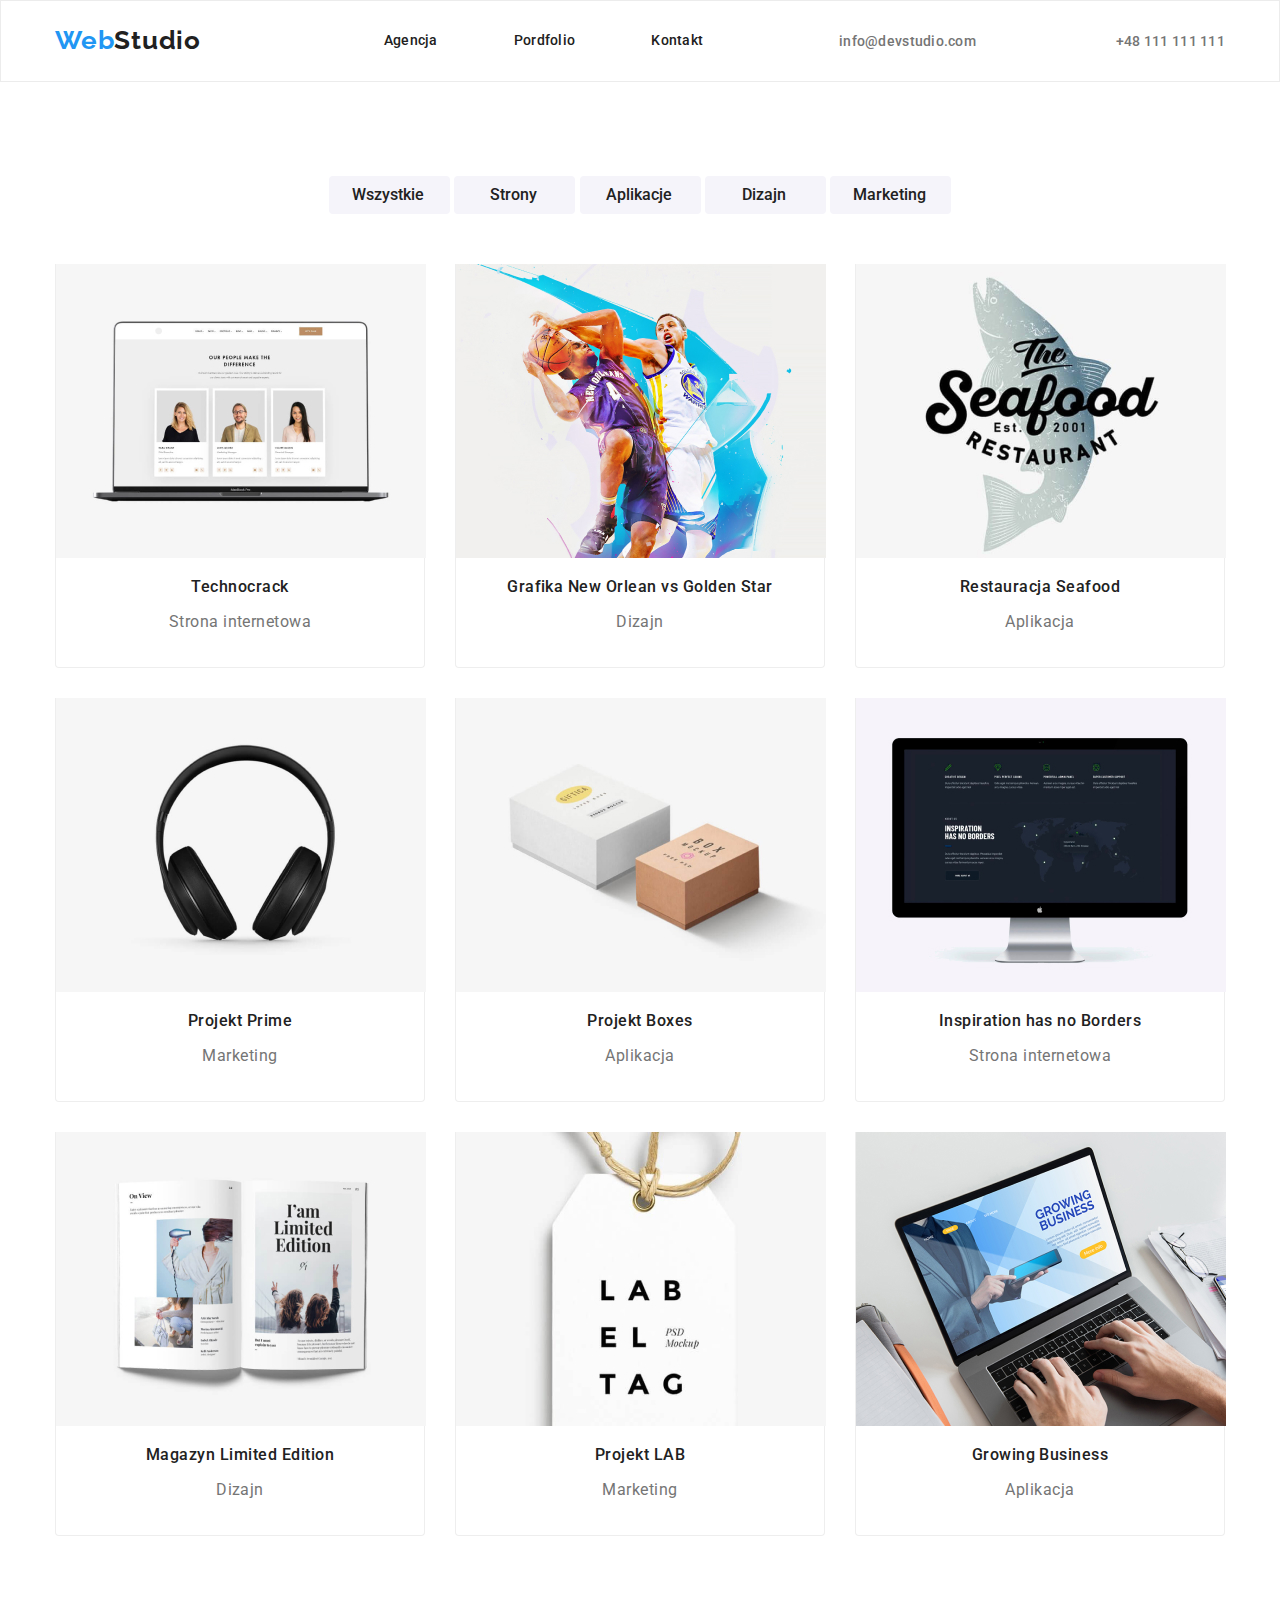
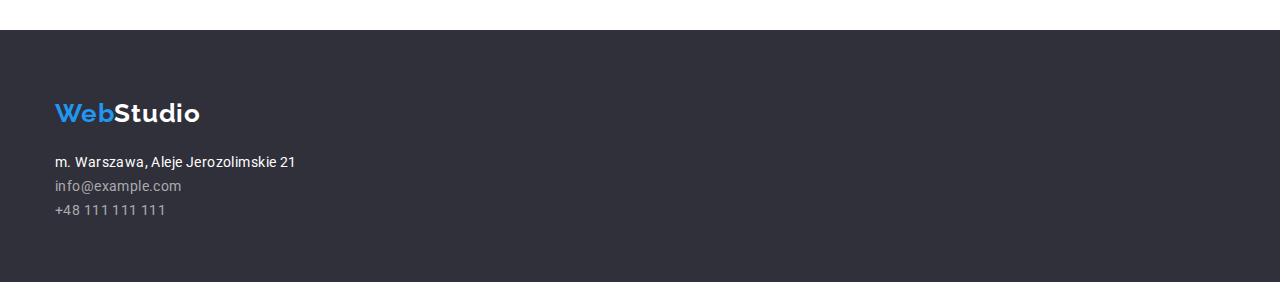
==== commit a119cb2d: "Introduction of the mentor's comments" ====
--- a/portfolio.html
+++ b/portfolio.html
@@ -39,12 +39,14 @@
       </header>
     <main>
       <section class="filter">
+       <div class="container">
         <!--HERO-->
           <button class="filter-bg" type="button">Wszystkie</button>
           <button class="filter-bg" type="button">Strony</button>
           <button class="filter-bg" type="button">Aplikacje</button>
           <button class="filter-bg" type="button">Dizajn</button>
           <button class="filter-bg" type="button">Marketing</button>
+          </div>
         </section>
       <section class="portfolio ">
         <!--Portfolio-->
--- a/css/style.css
+++ b/css/style.css
@@ -9,40 +9,28 @@
 body {
   font-family: "Roboto", sans-serif;
   color: var(--text-color);
-  background-color: #e5e5e5;
+  background-color: var(--white-color);
 }
 
 header {
   border: 1px solid #ececec;
 }
-*,
+
+/* *,
 ::after,
 ::before {
   box-sizing: border-box;
-}
-
-.main-page {
-  max-width: 1600px;
-  max-height: 2349px;
-  background-color: var(--white-color);
-  margin: 0 auto;
-}
-
-.portfolio-page {
-  max-width: 1600px;
-  max-height: 1880px;
-  background-color: var(--white-color);
-  margin: 0 auto;
-}
+} */
 
 .list {
   list-style-type: none;
+  padding: 0;
+  margin: 0;
 }
 .container {
   max-width: 1200px;
   margin: 0 auto;
-  padding: 0;
-  /* outline: 1px dotted darkgray; */
+  padding: 0 15px 0 15px;
 }
 
 .menu-box {
@@ -54,13 +42,23 @@
   font-size: 14px;
   line-height: 16px;
   letter-spacing: 0.02em;
+  justify-content: space-between;
+}
+.first-menu-box {
+  display: flex;
+  align-items: center;
+}
+.second-menu-boc {
+  display: flex;
+  justify-content: space-between;
+  padding-left: 50px;
 }
 
 .box {
   display: flex;
   margin: 0;
   padding: 0;
-  justify-content: space-between;
+  gap: 30px;
 }
 
 .logo {
@@ -82,6 +80,7 @@
   line-height: 1.14;
   letter-spacing: 0.02em;
   background-color: var(--white-color);
+  margin-left: 93px;
 }
 
 .menu.menu-nav {
@@ -91,10 +90,7 @@
   text-decoration: none;
   cursor: pointer;
   color: var(--text-color);
-  padding-right: 46px;
-}
-.box:first-child {
-  padding-left: 93px;
+  margin-right: 46px;
 }
 
 .menu-nav:hover {
@@ -105,8 +101,7 @@
   text-decoration: none;
   cursor: pointer;
   color: var(--p-color);
-  padding-left: 371px;
-  padding-right: 40px;
+  margin-right: 50px;
 }
 .menu-mail:hover {
   color: var(--brand-color);
@@ -120,11 +115,11 @@
 .menu-phone:hover {
   color: var(--brand-color);
 }
-
 .primary {
   background-color: var(--bg-color);
   text-align: center;
-  height: 600px;
+  padding-top: 200px;
+  padding-bottom: 280px;
   border: 1px solid transparent;
 }
 .primary-title {
@@ -133,8 +128,9 @@
   line-height: 1.36;
   text-transform: uppercase;
   color: var(--white-color);
-  padding: 200px 452px 30px;
+  margin: auto;
   letter-spacing: 0.06em;
+  text-align: center;
 }
 .primary-bg {
   font-family: inherit;
@@ -146,8 +142,9 @@
   border-radius: 4px;
   border-style: none;
   background-color: #f5f4fa;
-  width: 200px;
-  height: 50px;
+  padding: 10px 41px;
+  margin-top: 30px;
+
 }
 .primary-bg:hover {
   background-color: var(--brand-color);
@@ -160,8 +157,9 @@
 /*tekst*/
 .feature {
   display: flex;
-  justify-content: flex-start;
   gap: 30px;
+  padding-top: 94px;
+  padding-bottom: 94px;
 }
 
 .feature-title {
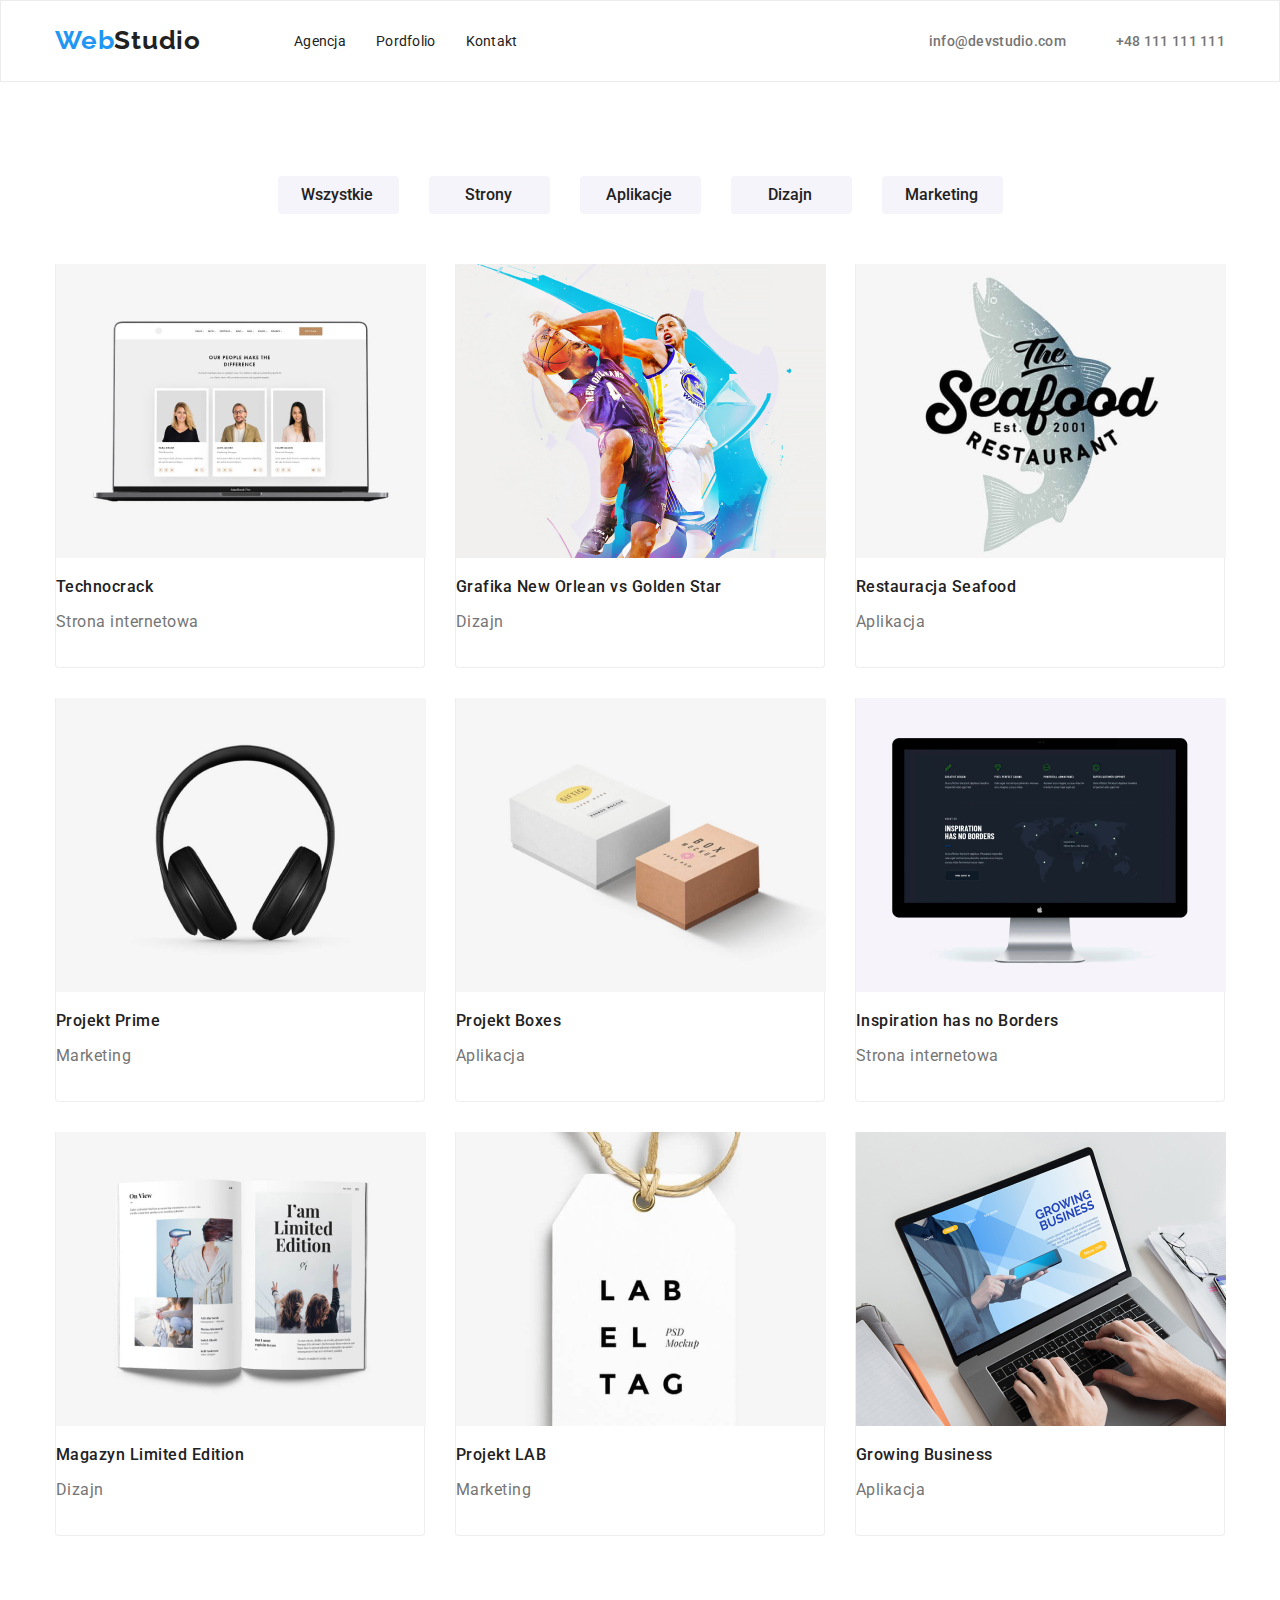
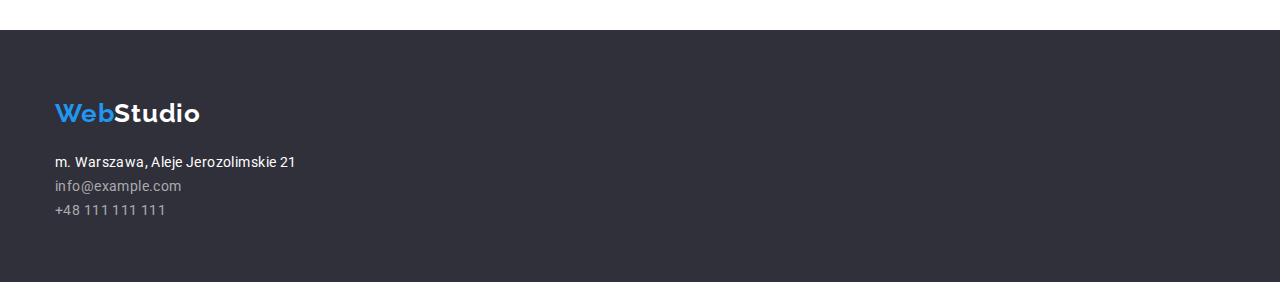
==== commit ad4858d9: "Today's Mentor Notes" ====
--- a/portfolio.html
+++ b/portfolio.html
@@ -19,39 +19,45 @@
     <link rel="stylesheet" href="css/style.css" />
   </head>
   <body>
-    <div class="portfolio-page">
-       <header>
-        <!--Logo-->
-        <div class="container menu-box">
+    <header>
+      <!--Logo-->
+      <div class="container menu-box">
+        <div class="first-menu-box">
           <h2 class="logo"><span class="first-part-logo">Web</span>Studio</h2>
-          <nav class="menu">
-            <ul class="list box">
+          <nav>
+            <ul class="list">
               <li><a class="menu-nav" href="index.html">Agencja</a></li>
               <li><a class="menu-nav" href="portfolio.html">Pordfolio</a></li>
               <li><a class="menu-nav" href="/contact">Kontakt</a></li>
             </ul>
           </nav>
+        </div>
+        <div class="second-menu-box">
           <a class="menu-mail" href="mailto:info@devstudio.com"
             >info@devstudio.com</a
           >
           <a class="menu-phone" href="tel:+48111111111">+48 111 111 111</a>
         </div>
-      </header>
+      </div>
+    </header>
     <main>
       <section class="filter">
-       <div class="container">
-        <!--HERO-->
-          <button class="filter-bg" type="button">Wszystkie</button>
-          <button class="filter-bg" type="button">Strony</button>
-          <button class="filter-bg" type="button">Aplikacje</button>
-          <button class="filter-bg" type="button">Dizajn</button>
-          <button class="filter-bg" type="button">Marketing</button>
-          </div>
-        </section>
-      <section class="portfolio ">
+        <ul class="list container">
+          <!--HERO-->
+          <li>
+            <button class="filter-bg" type="button">Wszystkie</button>
+          </li>
+          <li>
+            <button class="filter-bg" type="button">Strony</button>
+          </li>
+          <li><button class="filter-bg" type="button">Aplikacje</button></li>
+          <li><button class="filter-bg" type="button">Dizajn</button></li>
+          <li><button class="filter-bg" type="button">Marketing</button></li>
+        </ul>
+      </section>
+      <section class="portfolio">
         <!--Portfolio-->
-        <ul class="list container">
-          <div class="portfolio-box">
+        <ul class="list container portfolio-box">
           <li class="portfolio-card">
             <img
               src="images/technocrack.jpg"
@@ -142,7 +148,6 @@
             <h3 class="portfolio-name">Growing Business</h3>
             <p class="portfolio-job">Aplikacja</p>
           </li>
-          </div>
         </ul>
       </section>
     </main>
--- a/css/style.css
+++ b/css/style.css
@@ -10,27 +10,24 @@
   font-family: "Roboto", sans-serif;
   color: var(--text-color);
   background-color: var(--white-color);
+  margin: 0;
 }
 
 header {
   border: 1px solid #ececec;
 }
 
-/* *,
-::after,
-::before {
-  box-sizing: border-box;
-} */
-
 .list {
   list-style-type: none;
+  display: flex;
+  margin: 0;
   padding: 0;
-  margin: 0;
+  gap: 30px;
 }
 .container {
   max-width: 1200px;
   margin: 0 auto;
-  padding: 0 15px 0 15px;
+  padding: 0 15px;
 }
 
 .menu-box {
@@ -47,18 +44,12 @@
 .first-menu-box {
   display: flex;
   align-items: center;
-}
-.second-menu-boc {
-  display: flex;
   justify-content: space-between;
-  padding-left: 50px;
-}
-
-.box {
-  display: flex;
-  margin: 0;
-  padding: 0;
-  gap: 30px;
+}
+
+.second-menu-box {
+  display: flex;
+  justify-content: space-between;
 }
 
 .logo {
@@ -67,6 +58,7 @@
   font-size: 26px;
   line-height: 1.2;
   letter-spacing: 0.03em;
+  margin-right: 93px;
 }
 .first-part-logo {
   color: var(--brand-color);
@@ -80,7 +72,6 @@
   line-height: 1.14;
   letter-spacing: 0.02em;
   background-color: var(--white-color);
-  margin-left: 93px;
 }
 
 .menu.menu-nav {
@@ -90,7 +81,6 @@
   text-decoration: none;
   cursor: pointer;
   color: var(--text-color);
-  margin-right: 46px;
 }
 
 .menu-nav:hover {
@@ -131,6 +121,7 @@
   margin: auto;
   letter-spacing: 0.06em;
   text-align: center;
+  max-width: 696px;
 }
 .primary-bg {
   font-family: inherit;
@@ -144,7 +135,6 @@
   background-color: #f5f4fa;
   padding: 10px 41px;
   margin-top: 30px;
-
 }
 .primary-bg:hover {
   background-color: var(--brand-color);
@@ -155,7 +145,7 @@
 }
 
 /*tekst*/
-.feature {
+.feature-box {
   display: flex;
   gap: 30px;
   padding-top: 94px;
@@ -176,8 +166,10 @@
   letter-spacing: 0.03em;
 }
 
+/* oferta */
 .tender {
-  padding-bottom: 94px;
+  margin-top: 94px;
+  margin-bottom: 94px;
 }
 .tender-title {
   font-weight: 700;
@@ -185,9 +177,6 @@
   line-height: 1.16;
   text-align: center;
   letter-spacing: 0.03em;
-  padding-top: 94px;
-  padding-bottom: 50px;
-  margin: 0;
 }
 
 /*zespół*/
@@ -265,6 +254,7 @@
 /*portfolio*/
 
 .filter {
+  display: flex;
   border-radius: 4px;
   text-align: center;
   letter-spacing: 0.03em;
@@ -295,7 +285,6 @@
 
 .portfolio {
   background-color: var(--white-color);
-  text-align: center;
 }
 .portfolio-box {
   display: flex;
